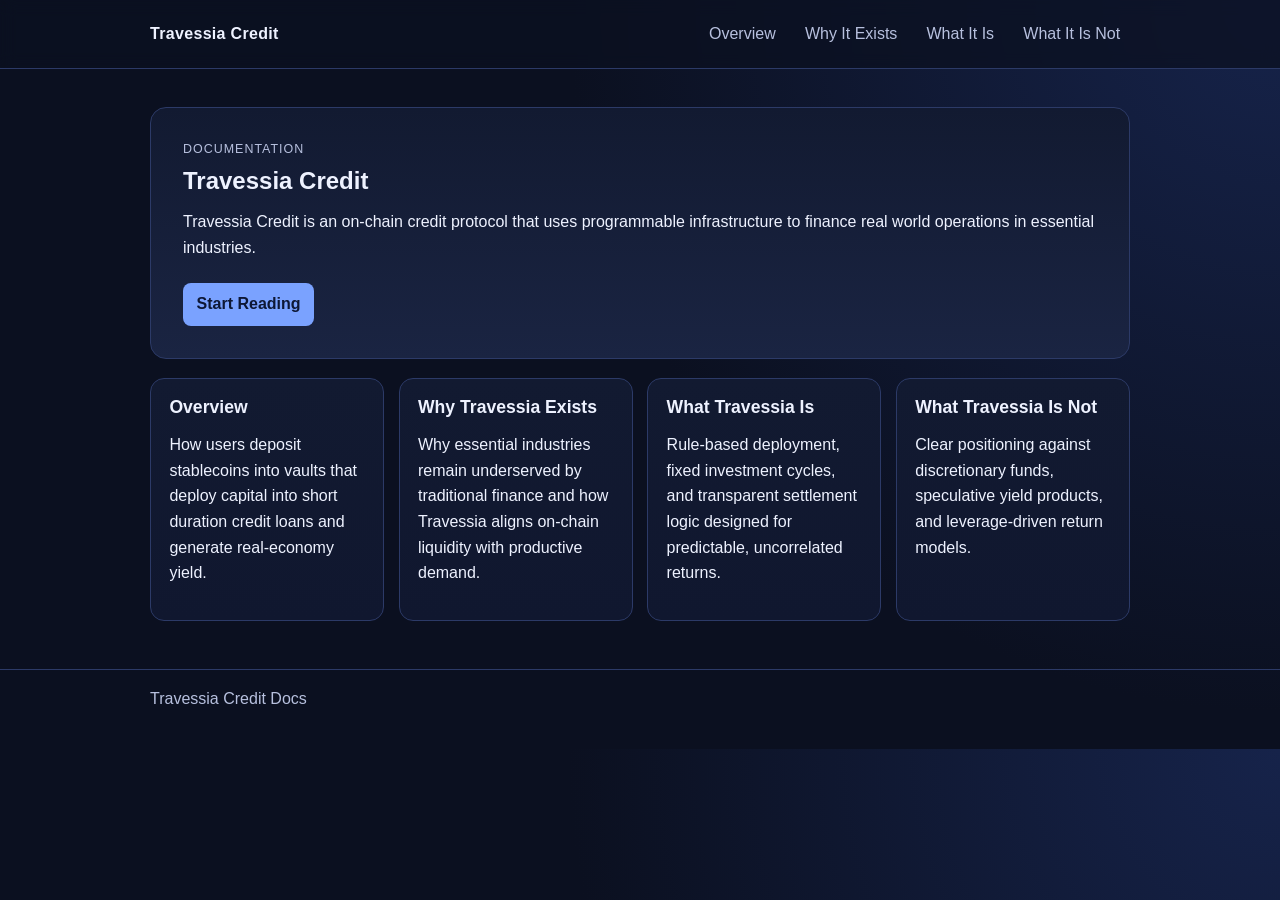
==== index.html @ 19a148f1 "init docs" ====
<!doctype html>
<html lang="en">
  <head>
    <meta charset="UTF-8" />
    <meta name="viewport" content="width=device-width, initial-scale=1.0" />
    <title>Travessia Credit Docs</title>
    <meta
      name="description"
      content="Official Travessia Credit documentation: overview, motivation, what it is, and what it is not."
    />
    <meta property="og:title" content="Travessia Credit Docs" />
    <meta
      property="og:description"
      content="On-chain credit protocol documentation for Travessia Credit."
    />
    <meta property="og:type" content="website" />
    <meta property="og:url" content="https://<your-username>.github.io/<your-repo>/" />
    <link rel="stylesheet" href="styles.css" />
  </head>
  <body data-page="home">
    <header class="site-header">
      <div class="container header-inner">
        <a href="index.html" class="brand">Travessia Credit</a>
        <nav aria-label="Primary">
          <ul class="nav-list">
            <li><a href="overview.html" data-nav="overview">Overview</a></li>
            <li><a href="why-travessia-exists.html" data-nav="why">Why It Exists</a></li>
            <li><a href="what-travessia-is.html" data-nav="what-is">What It Is</a></li>
            <li><a href="what-travessia-is-not.html" data-nav="what-is-not">What It Is Not</a></li>
          </ul>
        </nav>
      </div>
    </header>

    <main class="container">
      <section class="hero">
        <p class="eyebrow">Documentation</p>
        <h1>Travessia Credit</h1>
        <p>
          Travessia Credit is an on-chain credit protocol that uses programmable infrastructure to
          finance real world operations in essential industries.
        </p>
        <a class="button" href="overview.html">Start Reading</a>
      </section>

      <section class="cards-grid" aria-label="Docs sections">
        <article class="card">
          <h2><a href="overview.html">Overview</a></h2>
          <p>
            How users deposit stablecoins into vaults that deploy capital into short duration
            credit loans and generate real-economy yield.
          </p>
        </article>
        <article class="card">
          <h2><a href="why-travessia-exists.html">Why Travessia Exists</a></h2>
          <p>
            Why essential industries remain underserved by traditional finance and how Travessia
            aligns on-chain liquidity with productive demand.
          </p>
        </article>
        <article class="card">
          <h2><a href="what-travessia-is.html">What Travessia Is</a></h2>
          <p>
            Rule-based deployment, fixed investment cycles, and transparent settlement logic
            designed for predictable, uncorrelated returns.
          </p>
        </article>
        <article class="card">
          <h2><a href="what-travessia-is-not.html">What Travessia Is Not</a></h2>
          <p>
            Clear positioning against discretionary funds, speculative yield products, and
            leverage-driven return models.
          </p>
        </article>
      </section>
    </main>

    <footer class="site-footer">
      <div class="container">
        <p>Travessia Credit Docs</p>
      </div>
    </footer>

    <script src="main.js"></script>
  </body>
</html>
---- styles.css ----
:root {
  --bg: #0b1020;
  --panel: #121a31;
  --panel-2: #1a2442;
  --text: #eef2ff;
  --text-muted: #b7c0de;
  --line: #2c3a67;
  --brand: #7aa2ff;
  --brand-strong: #9bb7ff;
}

*,
*::before,
*::after {
  box-sizing: border-box;
}

body {
  margin: 0;
  font-family: "Segoe UI", Tahoma, Geneva, Verdana, sans-serif;
  background: radial-gradient(circle at top right, #16234a 0%, var(--bg) 48%);
  color: var(--text);
  line-height: 1.6;
}

a {
  color: var(--brand);
}

a:hover {
  color: var(--brand-strong);
}

.container {
  width: min(100% - 2rem, 980px);
  margin-inline: auto;
}

.site-header {
  border-bottom: 1px solid var(--line);
  background: rgba(11, 16, 32, 0.75);
  backdrop-filter: blur(8px);
  position: sticky;
  top: 0;
}

.header-inner {
  display: flex;
  align-items: center;
  justify-content: space-between;
  gap: 1rem;
  padding: 0.9rem 0;
}

.brand {
  color: var(--text);
  text-decoration: none;
  font-weight: 700;
  letter-spacing: 0.02em;
}

.nav-list {
  margin: 0;
  padding: 0;
  list-style: none;
  display: flex;
  flex-wrap: wrap;
  gap: 0.6rem;
}

.nav-list a {
  display: inline-block;
  text-decoration: none;
  color: var(--text-muted);
  border: 1px solid transparent;
  padding: 0.35rem 0.55rem;
  border-radius: 8px;
  transition: border-color 0.16s ease, color 0.16s ease, background-color 0.16s ease;
}

.nav-list a:hover {
  color: var(--text);
  border-color: var(--line);
}

.nav-list a[aria-current="page"] {
  color: var(--text);
  border-color: var(--brand);
  background: rgba(122, 162, 255, 0.15);
}

main {
  padding: 2.4rem 0 3rem;
}

.hero {
  background: linear-gradient(180deg, var(--panel) 0%, var(--panel-2) 100%);
  border: 1px solid var(--line);
  border-radius: 16px;
  padding: 2rem;
}

.eyebrow {
  text-transform: uppercase;
  letter-spacing: 0.08em;
  color: var(--text-muted);
  margin: 0 0 0.4rem;
  font-size: 0.78rem;
}

h1,
h2 {
  margin: 0 0 0.8rem;
  line-height: 1.25;
}

p {
  margin: 0 0 1rem;
}

.button {
  display: inline-block;
  margin-top: 0.4rem;
  text-decoration: none;
  font-weight: 600;
  color: #0d1735;
  background: var(--brand);
  padding: 0.55rem 0.85rem;
  border-radius: 8px;
}

.button:hover {
  background: var(--brand-strong);
  color: #0d1735;
}

.cards-grid {
  margin-top: 1.2rem;
  display: grid;
  grid-template-columns: repeat(auto-fit, minmax(230px, 1fr));
  gap: 0.9rem;
}

.card,
.doc-page {
  background: linear-gradient(180deg, var(--panel) 0%, #10172f 100%);
  border: 1px solid var(--line);
  border-radius: 14px;
  padding: 1.15rem;
}

.card h2 {
  font-size: 1.1rem;
}

.card h2 a {
  color: var(--text);
  text-decoration: none;
}

.card h2 a:hover {
  text-decoration: underline;
}

.site-footer {
  border-top: 1px solid var(--line);
  color: var(--text-muted);
}

.site-footer .container {
  padding: 1rem 0 1.3rem;
}

@media (max-width: 740px) {
  .header-inner {
    flex-direction: column;
    align-items: flex-start;
  }
}
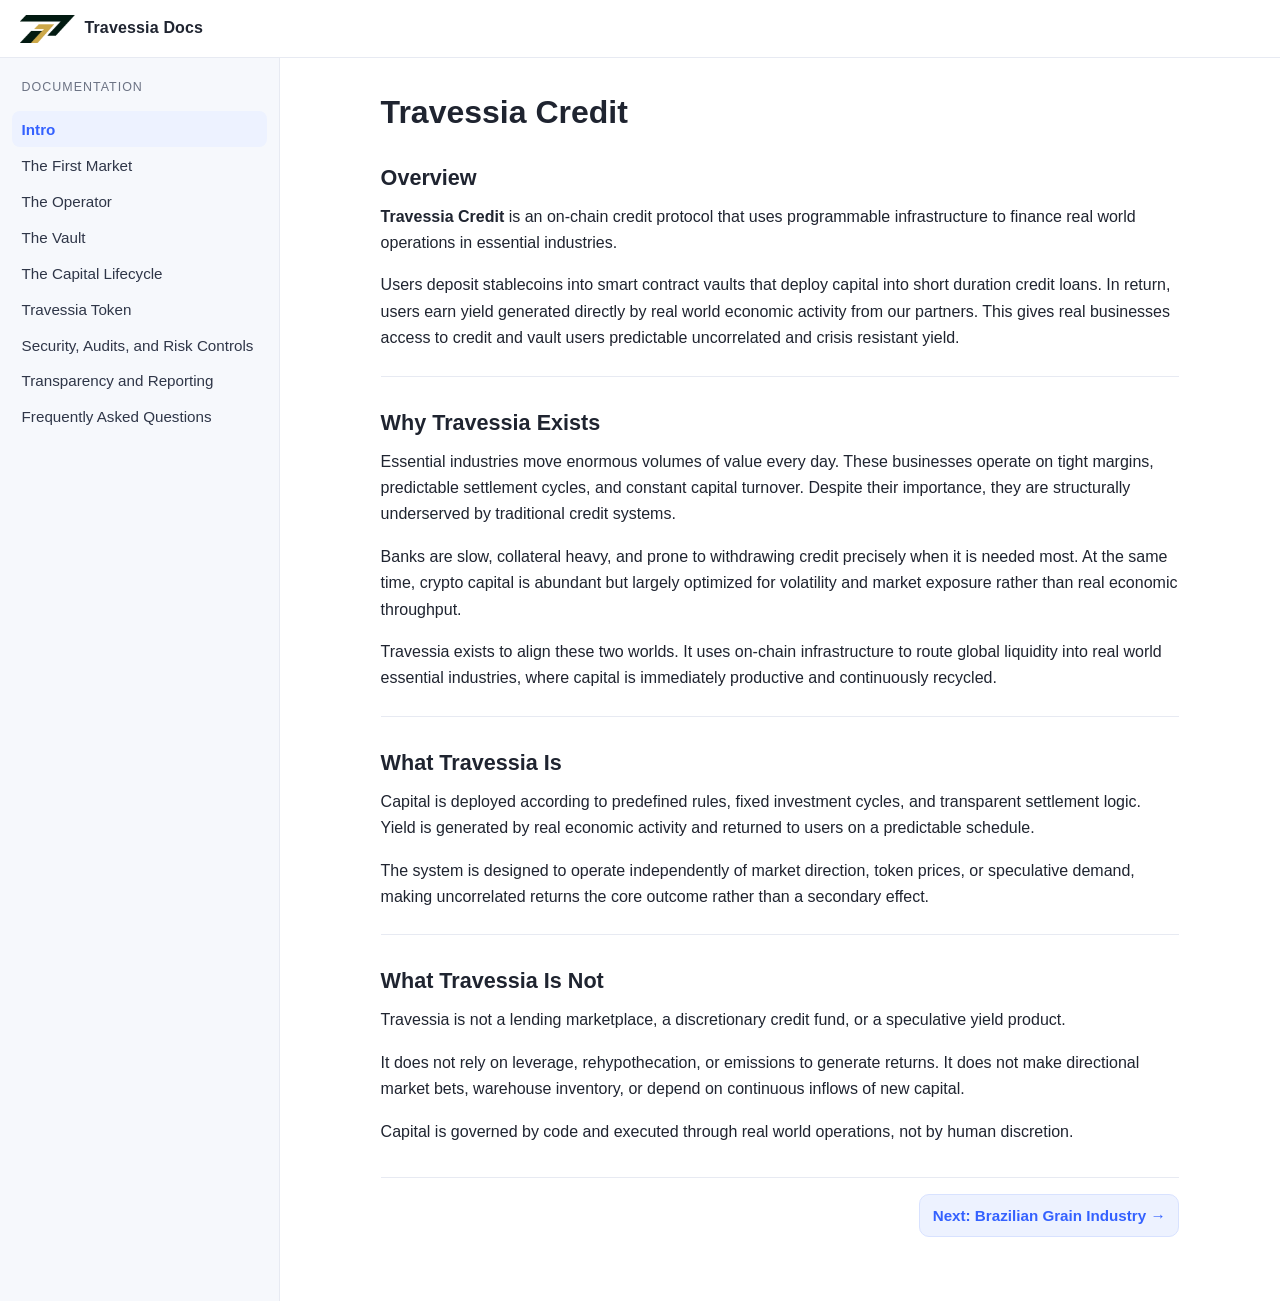
==== commit fff6a248: "updated docs" ====
--- a/index.html
+++ b/index.html
@@ -1,86 +1,78 @@
 <!doctype html>
 <html lang="en">
-  <head>
-    <meta charset="UTF-8" />
-    <meta name="viewport" content="width=device-width, initial-scale=1.0" />
-    <title>Travessia Credit Docs</title>
-    <meta
-      name="description"
-      content="Official Travessia Credit documentation: overview, motivation, what it is, and what it is not."
-    />
-    <meta property="og:title" content="Travessia Credit Docs" />
-    <meta
-      property="og:description"
-      content="On-chain credit protocol documentation for Travessia Credit."
-    />
-    <meta property="og:type" content="website" />
-    <meta property="og:url" content="https://<your-username>.github.io/<your-repo>/" />
-    <link rel="stylesheet" href="styles.css" />
-  </head>
-  <body data-page="home">
-    <header class="site-header">
-      <div class="container header-inner">
-        <a href="index.html" class="brand">Travessia Credit</a>
-        <nav aria-label="Primary">
-          <ul class="nav-list">
-            <li><a href="overview.html" data-nav="overview">Overview</a></li>
-            <li><a href="why-travessia-exists.html" data-nav="why">Why It Exists</a></li>
-            <li><a href="what-travessia-is.html" data-nav="what-is">What It Is</a></li>
-            <li><a href="what-travessia-is-not.html" data-nav="what-is-not">What It Is Not</a></li>
-          </ul>
+
+<head>
+  <meta charset="UTF-8" />
+  <meta name="viewport" content="width=device-width, initial-scale=1.0" />
+  <title>Travessia Docs</title>
+  <meta name="description" content="Travessia Credit documentation." />
+  <link rel="stylesheet" href="assets/css/styles.css" />
+  <link rel="icon" href="assets/icons/favicon.ico" type="image/x-icon" />
+</head>
+
+<body>
+  <header class="topbar">
+    <a href="index.html" class="brand">
+      <img src="assets/images/travessia_logo_light.png" alt="Travessia logo" class="brand-logo" />
+      <span>Travessia Docs</span>
+    </a>
+  </header>
+
+  <div class="layout">
+    <aside class="sidebar" aria-label="Docs navigation">
+      <div class="sidebar-title">Documentation</div>
+      <nav id="sidebar-nav">
+        <ul>
+          <li><a href="index.html" class="active">Intro</a></li>
+          <li><a href="pages/brazilian-grain-industry.html">The First Market</a></li>
+          <li><a href="pages/tauri.html">The Operator</a></li>
+          <li><a href="pages/the-vault.html">The Vault</a></li>
+          <li><a href="pages/capital-lifecycle.html">The Capital Lifecycle</a></li>
+          <li><a href="pages/travessia-token-tva.html">Travessia Token</a></li>
+          <li><a href="pages/security-audits-risk-controls.html">Security, Audits, and Risk Controls</a></li>
+          <li><a href="pages/transparency-reporting.html">Transparency and Reporting</a></li>
+          <li><a href="pages/frequently-asked-questions.html">Frequently Asked Questions</a></li>
+        </ul>
+      </nav>
+    </aside>
+
+    <main class="content-wrap">
+      <article id="content" class="content">
+        <h1 id="travessia-credit"><strong>Travessia Credit</strong></h1>
+        <h2 id="overview"><strong>Overview</strong></h2>
+        <p><strong>Travessia Credit</strong> is an on-chain credit protocol that uses programmable infrastructure to
+          finance real world operations in essential industries.</p>
+        <p>Users deposit stablecoins into smart contract vaults that deploy capital into short duration credit loans. In
+          return, users earn yield generated directly by real world economic activity from our partners. This gives real
+          businesses access to credit and vault users predictable uncorrelated and crisis resistant yield.</p>
+        <hr />
+        <h2 id="why-travessia-exists"><strong>Why Travessia Exists</strong></h2>
+        <p>Essential industries move enormous volumes of value every day. These businesses operate on tight margins,
+          predictable settlement cycles, and constant capital turnover. Despite their importance, they are structurally
+          underserved by traditional credit systems.</p>
+        <p>Banks are slow, collateral heavy, and prone to withdrawing credit precisely when it is needed most. At the
+          same time, crypto capital is abundant but largely optimized for volatility and market exposure rather than
+          real economic throughput.</p>
+        <p>Travessia exists to align these two worlds. It uses on-chain infrastructure to route global liquidity into
+          real world essential industries, where capital is immediately productive and continuously recycled.</p>
+        <hr />
+        <h2 id="what-travessia-is"><strong>What Travessia Is</strong></h2>
+        <p>Capital is deployed according to predefined rules, fixed investment cycles, and transparent settlement logic.
+          Yield is generated by real economic activity and returned to users on a predictable schedule.</p>
+        <p>The system is designed to operate independently of market direction, token prices, or speculative demand,
+          making uncorrelated returns the core outcome rather than a secondary effect.</p>
+        <hr />
+        <h2 id="what-travessia-is-not"><strong>What Travessia Is Not</strong></h2>
+        <p>Travessia is not a lending marketplace, a discretionary credit fund, or a speculative yield product.</p>
+        <p>It does not rely on leverage, rehypothecation, or emissions to generate returns. It does not make directional
+          market bets, warehouse inventory, or depend on continuous inflows of new capital.</p>
+        <p>Capital is governed by code and executed through real world operations, not by human discretion.</p>
+              <nav class="page-nav" aria-label="Page navigation">
+          <a class="next-page-button" href="pages/brazilian-grain-industry.html">Next: Brazilian Grain Industry &rarr;</a>
         </nav>
-      </div>
-    </header>
+</article>
+    </main>
+  </div>
+</body>
 
-    <main class="container">
-      <section class="hero">
-        <p class="eyebrow">Documentation</p>
-        <h1>Travessia Credit</h1>
-        <p>
-          Travessia Credit is an on-chain credit protocol that uses programmable infrastructure to
-          finance real world operations in essential industries.
-        </p>
-        <a class="button" href="overview.html">Start Reading</a>
-      </section>
-
-      <section class="cards-grid" aria-label="Docs sections">
-        <article class="card">
-          <h2><a href="overview.html">Overview</a></h2>
-          <p>
-            How users deposit stablecoins into vaults that deploy capital into short duration
-            credit loans and generate real-economy yield.
-          </p>
-        </article>
-        <article class="card">
-          <h2><a href="why-travessia-exists.html">Why Travessia Exists</a></h2>
-          <p>
-            Why essential industries remain underserved by traditional finance and how Travessia
-            aligns on-chain liquidity with productive demand.
-          </p>
-        </article>
-        <article class="card">
-          <h2><a href="what-travessia-is.html">What Travessia Is</a></h2>
-          <p>
-            Rule-based deployment, fixed investment cycles, and transparent settlement logic
-            designed for predictable, uncorrelated returns.
-          </p>
-        </article>
-        <article class="card">
-          <h2><a href="what-travessia-is-not.html">What Travessia Is Not</a></h2>
-          <p>
-            Clear positioning against discretionary funds, speculative yield products, and
-            leverage-driven return models.
-          </p>
-        </article>
-      </section>
-    </main>
-
-    <footer class="site-footer">
-      <div class="container">
-        <p>Travessia Credit Docs</p>
-      </div>
-    </footer>
-
-    <script src="main.js"></script>
-  </body>
-</html>
+</html>
--- a/assets/css/styles.css
+++ b/assets/css/styles.css
@@ -0,0 +1,241 @@
+:root {
+  --bg: #ffffff;
+  --bg-soft: #f6f8fc;
+  --line: #e7eaf2;
+  --text: #1f2430;
+  --muted: #6c7384;
+  --brand: #3461ff;
+  --brand-soft: #edf2ff;
+}
+
+*,
+*::before,
+*::after {
+  box-sizing: border-box;
+}
+
+html,
+body {
+  margin: 0;
+  padding: 0;
+  color: var(--text);
+  background: var(--bg);
+  font-family: ui-sans-serif, -apple-system, BlinkMacSystemFont, "Segoe UI", sans-serif;
+  line-height: 1.65;
+}
+
+.topbar {
+  height: 58px;
+  display: flex;
+  align-items: center;
+  justify-content: flex-start;
+  border-bottom: 1px solid var(--line);
+  padding: 0 1rem 0 1.25rem;
+  position: sticky;
+  top: 0;
+  z-index: 10;
+  background: #fff;
+}
+
+.brand {
+  display: inline-flex;
+  align-items: center;
+  gap: 0.6rem;
+  font-weight: 700;
+  text-decoration: none;
+  color: var(--text);
+  letter-spacing: 0.01em;
+}
+
+.brand-logo {
+  height: 28px;
+  width: auto;
+  display: block;
+}
+
+.layout {
+  display: grid;
+  grid-template-columns: 280px minmax(0, 1fr);
+  min-height: calc(100vh - 58px);
+}
+
+.sidebar {
+  border-right: 1px solid var(--line);
+  background: var(--bg-soft);
+  padding: 1rem 0.75rem;
+  overflow: auto;
+}
+
+.sidebar-title {
+  font-size: 0.78rem;
+  text-transform: uppercase;
+  letter-spacing: 0.08em;
+  color: var(--muted);
+  margin: 0.2rem 0.6rem 0.85rem;
+}
+
+#sidebar-nav ul {
+  margin: 0;
+  padding: 0;
+  list-style: none;
+}
+
+#sidebar-nav li {
+  margin: 0;
+}
+
+#sidebar-nav a {
+  display: block;
+  text-decoration: none;
+  color: #2f3648;
+  padding: 0.34rem 0.6rem;
+  border-radius: 8px;
+  font-size: 0.95rem;
+}
+
+#sidebar-nav a.nav-h2 {
+  padding-left: 1.2rem;
+  font-size: 0.9rem;
+  color: #4f5668;
+}
+
+#sidebar-nav a.nav-h1 {
+  font-size: 0.95rem;
+}
+
+#sidebar-nav a:hover {
+  background: #eef2fb;
+}
+
+#sidebar-nav a.active {
+  color: var(--brand);
+  background: var(--brand-soft);
+  font-weight: 600;
+}
+
+.sidebar-subtitle {
+  margin-top: 1.1rem;
+}
+
+.content-wrap {
+  overflow: auto;
+}
+
+.content {
+  max-width: 850px;
+  margin: 0 auto;
+  padding: 2.2rem 1.6rem 4rem;
+}
+
+.loading {
+  color: var(--muted);
+}
+
+.content h1 {
+  font-size: 2rem;
+  margin: 0 0 1rem;
+  line-height: 1.2;
+}
+
+.content h2 {
+  font-size: 1.35rem;
+  margin: 2rem 0 0.75rem;
+  line-height: 1.3;
+}
+
+.content h3 {
+  font-size: 1.1rem;
+  margin: 1.6rem 0 0.65rem;
+}
+
+.content p {
+  margin: 0.45rem 0 1rem;
+}
+
+.content hr {
+  border: none;
+  border-top: 1px solid var(--line);
+  margin: 1.5rem 0;
+}
+
+.content ul {
+  margin: 0.35rem 0 1.1rem;
+  padding-left: 1.2rem;
+}
+
+.content li {
+  margin-bottom: 0.3rem;
+}
+
+.content a {
+  color: var(--brand);
+}
+
+.faq-item {
+  border: 1px solid var(--line);
+  border-radius: 10px;
+  background: #fbfcff;
+  margin: 0 0 0.7rem;
+}
+
+.faq-item summary {
+  cursor: pointer;
+  padding: 0.65rem 0.8rem;
+  font-weight: 600;
+  list-style: none;
+}
+
+.faq-item summary::-webkit-details-marker {
+  display: none;
+}
+
+.faq-item summary::before {
+  content: "+";
+  color: var(--brand);
+  margin-right: 0.45rem;
+}
+
+.faq-item[open] summary::before {
+  content: "-";
+}
+
+.faq-item p {
+  margin: 0;
+  padding: 0 0.8rem 0.75rem 2rem;
+}
+
+.page-nav {
+  margin-top: 2rem;
+  padding-top: 1rem;
+  border-top: 1px solid var(--line);
+  display: flex;
+  justify-content: flex-end;
+}
+
+.next-page-button {
+  display: inline-block;
+  text-decoration: none;
+  font-weight: 600;
+  font-size: 0.95rem;
+  color: var(--brand);
+  background: var(--brand-soft);
+  border: 1px solid #d8e2ff;
+  border-radius: 10px;
+  padding: 0.5rem 0.8rem;
+}
+
+.next-page-button:hover {
+  background: #e3ebff;
+}
+
+@media (max-width: 980px) {
+  .layout {
+    grid-template-columns: 1fr;
+  }
+
+  .sidebar {
+    border-right: 0;
+    border-bottom: 1px solid var(--line);
+    max-height: 40vh;
+  }
+}
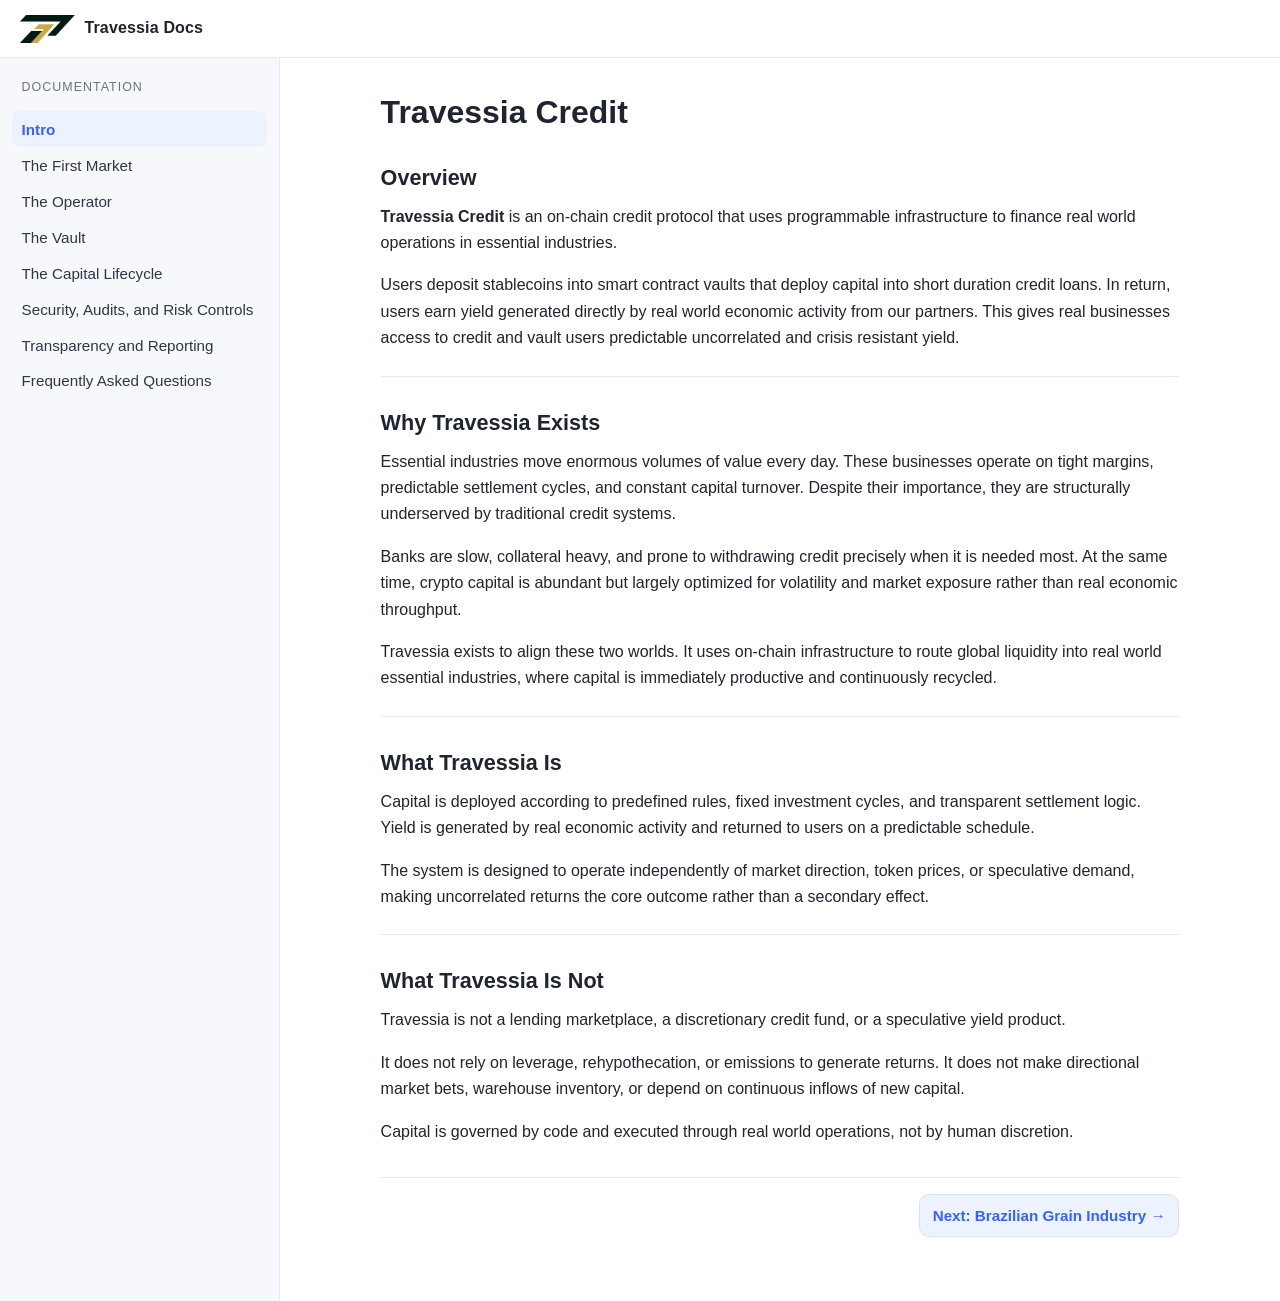
==== commit 1fe79243: "removed TVA token" ====
--- a/index.html
+++ b/index.html
@@ -28,7 +28,6 @@
           <li><a href="pages/tauri.html">The Operator</a></li>
           <li><a href="pages/the-vault.html">The Vault</a></li>
           <li><a href="pages/capital-lifecycle.html">The Capital Lifecycle</a></li>
-          <li><a href="pages/travessia-token-tva.html">Travessia Token</a></li>
           <li><a href="pages/security-audits-risk-controls.html">Security, Audits, and Risk Controls</a></li>
           <li><a href="pages/transparency-reporting.html">Transparency and Reporting</a></li>
           <li><a href="pages/frequently-asked-questions.html">Frequently Asked Questions</a></li>
--- a/assets/css/styles.css
+++ b/assets/css/styles.css
@@ -204,6 +204,48 @@
   padding: 0 0.8rem 0.75rem 2rem;
 }
 
+.audit-cards {
+  margin: 0.6rem 0 1.2rem;
+  padding: 0;
+  display: grid;
+  gap: 0.8rem;
+}
+
+.audit-card {
+  border: 1px solid #d2d9e8;
+  border-radius: 12px;
+  background: #fbfcff;
+  box-shadow: 0 1px 2px rgba(31, 36, 48, 0.06);
+  padding: 0.95rem 1rem;
+}
+
+.audit-card-title {
+  margin: 0;
+  font-size: 1rem;
+  line-height: 1.3;
+}
+
+.audit-card-subtitle {
+  margin: 0.35rem 0 0.9rem;
+  color: var(--muted);
+}
+
+.audit-card-button {
+  display: inline-block;
+  text-decoration: none;
+  font-weight: 600;
+  font-size: 0.92rem;
+  color: var(--brand);
+  background: var(--brand-soft);
+  border: 1px solid #d8e2ff;
+  border-radius: 10px;
+  padding: 0.45rem 0.75rem;
+}
+
+.audit-card-button:hover {
+  background: #e3ebff;
+}
+
 .page-nav {
   margin-top: 2rem;
   padding-top: 1rem;
